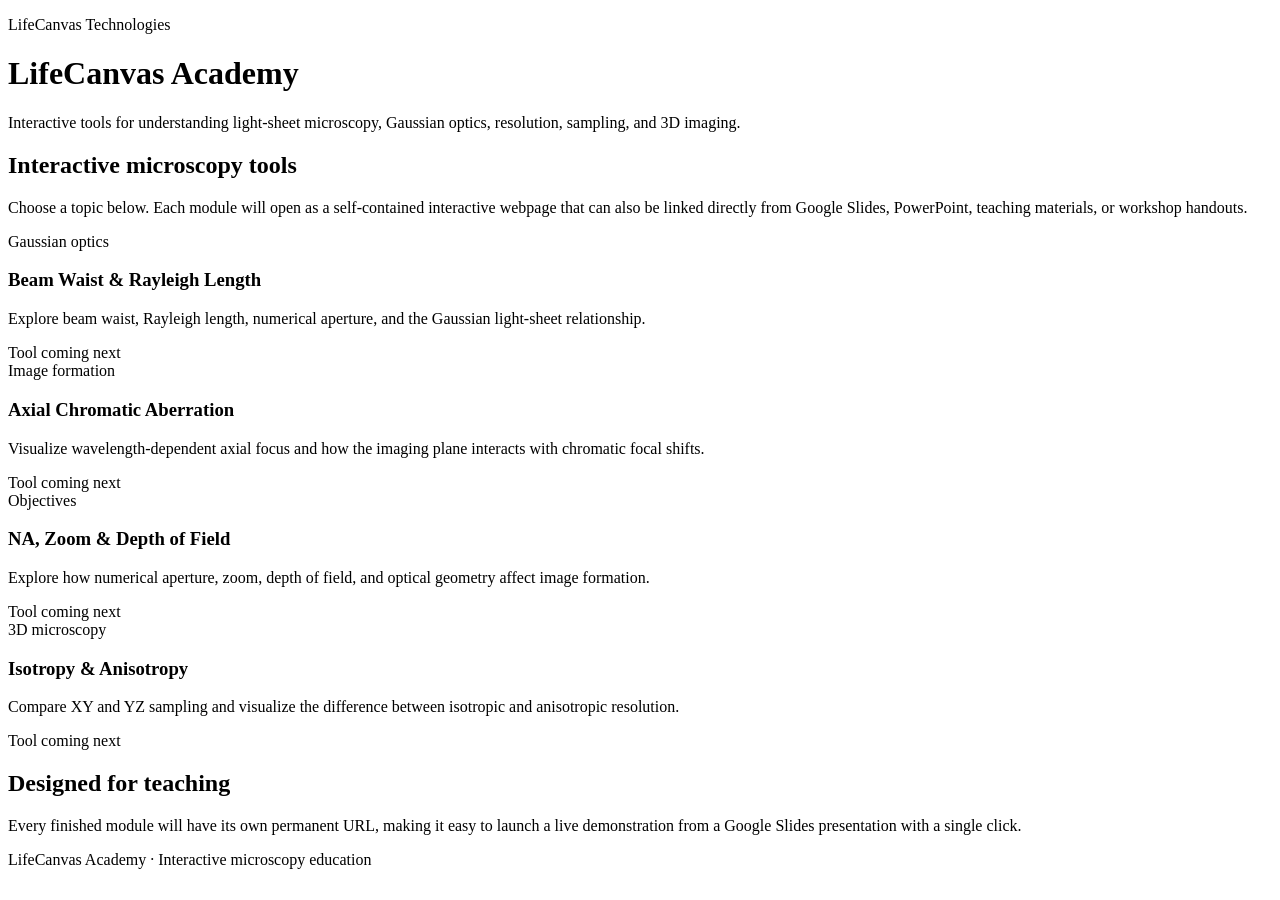
==== index.html @ 5a4efde8 "Add LifeCanvas Academy landing page" ====
<!doctype html>
<html lang="en">
<head>
  <meta charset="utf-8">
  <meta name="viewport" content="width=device-width,initial-scale=1">
  <meta name="description" content="Interactive microscopy and optical education tools from LifeCanvas Technologies.">
  <title>LifeCanvas Academy | Interactive Microscopy Tools</title>
  <link rel="stylesheet" href="assets/styles.css">
</head>
<body>
  <header class="hero">
    <div class="wrap">
      <p class="eyebrow">LifeCanvas Technologies</p>
      <h1>LifeCanvas Academy</h1>
      <p class="lede">Interactive tools for understanding light-sheet microscopy, Gaussian optics, resolution, sampling, and 3D imaging.</p>
    </div>
  </header>

  <main class="wrap">
    <section class="intro">
      <h2>Interactive microscopy tools</h2>
      <p>Choose a topic below. Each module will open as a self-contained interactive webpage that can also be linked directly from Google Slides, PowerPoint, teaching materials, or workshop handouts.</p>
    </section>

    <section class="grid" aria-label="LifeCanvas Academy tools">
      <article class="card">
        <span class="tag">Gaussian optics</span>
        <h3>Beam Waist & Rayleigh Length</h3>
        <p>Explore beam waist, Rayleigh length, numerical aperture, and the Gaussian light-sheet relationship.</p>
        <span class="status">Tool coming next</span>
      </article>

      <article class="card">
        <span class="tag">Image formation</span>
        <h3>Axial Chromatic Aberration</h3>
        <p>Visualize wavelength-dependent axial focus and how the imaging plane interacts with chromatic focal shifts.</p>
        <span class="status">Tool coming next</span>
      </article>

      <article class="card">
        <span class="tag">Objectives</span>
        <h3>NA, Zoom & Depth of Field</h3>
        <p>Explore how numerical aperture, zoom, depth of field, and optical geometry affect image formation.</p>
        <span class="status">Tool coming next</span>
      </article>

      <article class="card">
        <span class="tag">3D microscopy</span>
        <h3>Isotropy & Anisotropy</h3>
        <p>Compare XY and YZ sampling and visualize the difference between isotropic and anisotropic resolution.</p>
        <span class="status">Tool coming next</span>
      </article>
    </section>

    <section class="slides">
      <h2>Designed for teaching</h2>
      <p>Every finished module will have its own permanent URL, making it easy to launch a live demonstration from a Google Slides presentation with a single click.</p>
    </section>
  </main>

  <footer>
    <div class="wrap">
      <p>LifeCanvas Academy · Interactive microscopy education</p>
    </div>
  </footer>
</body>
</html>
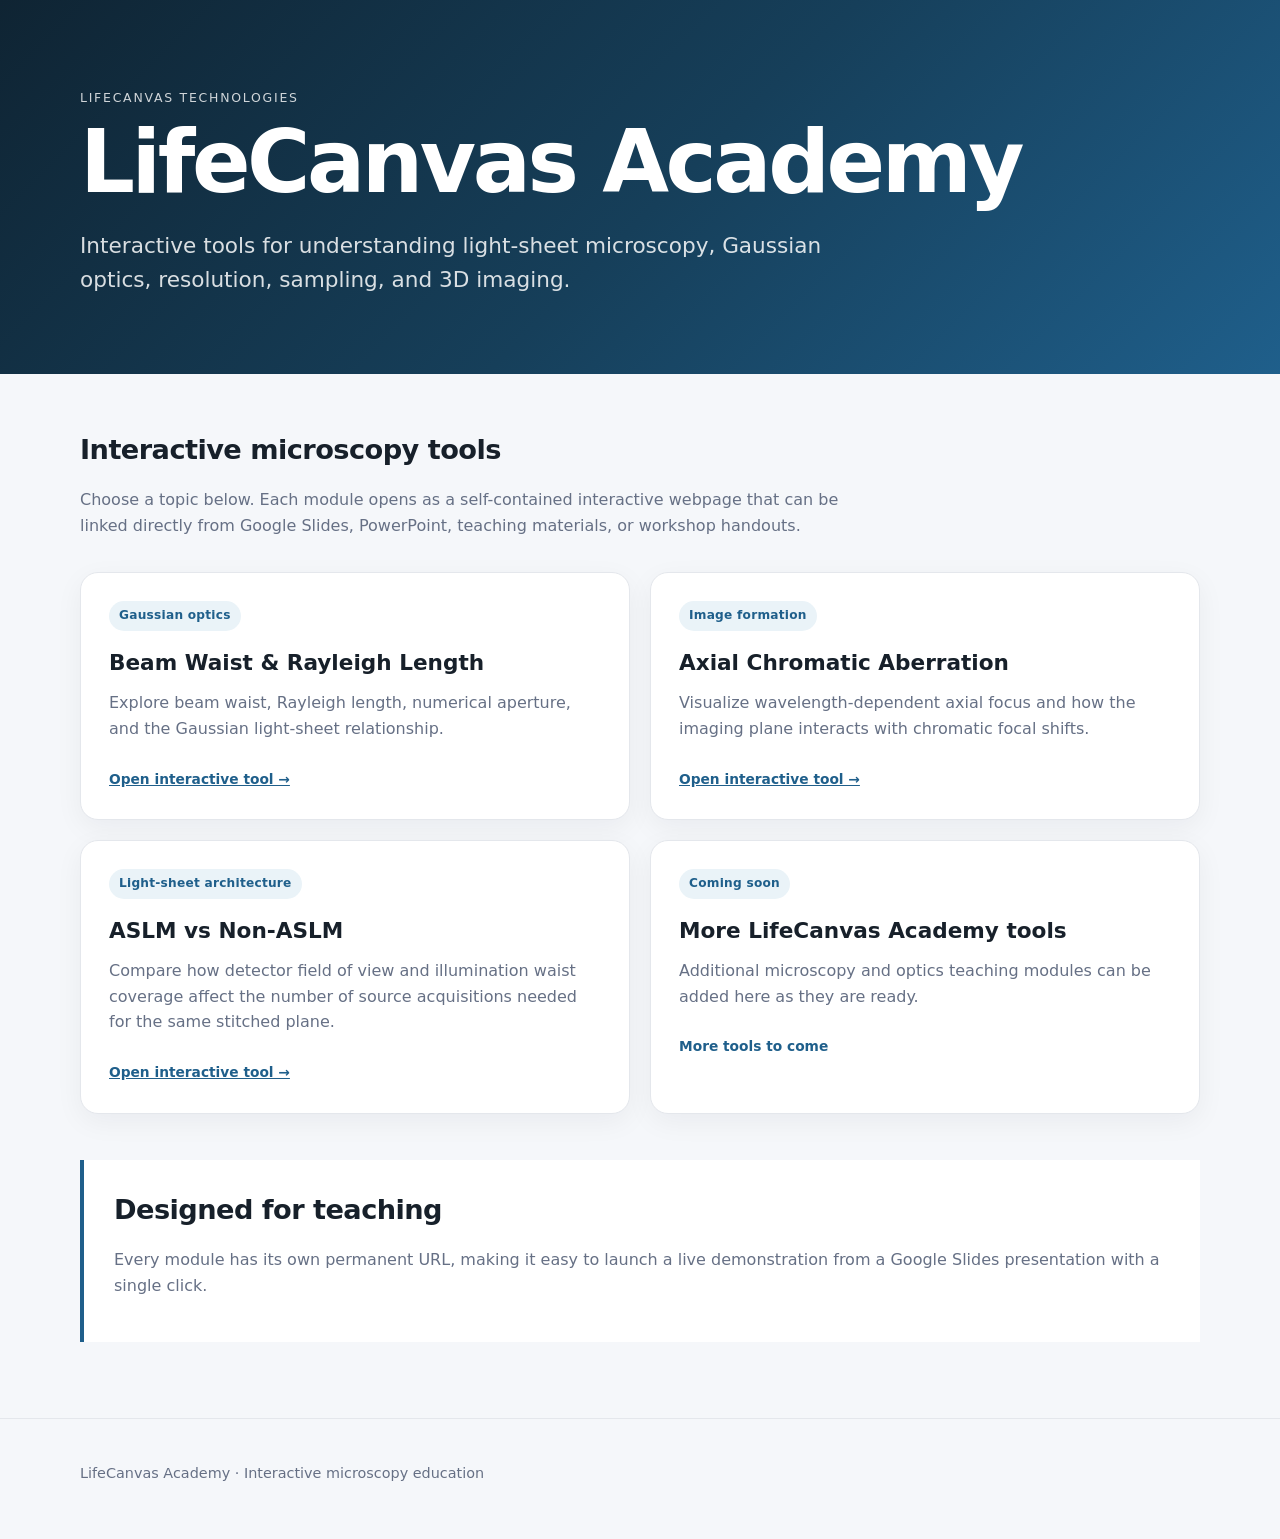
==== commit 61eb4ac8: "Link Academy homepage to interactive tools" ====
--- a/index.html
+++ b/index.html
@@ -19,7 +19,7 @@
   <main class="wrap">
     <section class="intro">
       <h2>Interactive microscopy tools</h2>
-      <p>Choose a topic below. Each module will open as a self-contained interactive webpage that can also be linked directly from Google Slides, PowerPoint, teaching materials, or workshop handouts.</p>
+      <p>Choose a topic below. Each module opens as a self-contained interactive webpage that can be linked directly from Google Slides, PowerPoint, teaching materials, or workshop handouts.</p>
     </section>
 
     <section class="grid" aria-label="LifeCanvas Academy tools">
@@ -27,34 +27,34 @@
         <span class="tag">Gaussian optics</span>
         <h3>Beam Waist & Rayleigh Length</h3>
         <p>Explore beam waist, Rayleigh length, numerical aperture, and the Gaussian light-sheet relationship.</p>
-        <span class="status">Tool coming next</span>
+        <a class="status" href="beam-waist-rayleigh-length/">Open interactive tool →</a>
       </article>
 
       <article class="card">
         <span class="tag">Image formation</span>
         <h3>Axial Chromatic Aberration</h3>
         <p>Visualize wavelength-dependent axial focus and how the imaging plane interacts with chromatic focal shifts.</p>
-        <span class="status">Tool coming next</span>
+        <a class="status" href="axial-chromatic-aberration/">Open interactive tool →</a>
       </article>
 
       <article class="card">
-        <span class="tag">Objectives</span>
-        <h3>NA, Zoom & Depth of Field</h3>
-        <p>Explore how numerical aperture, zoom, depth of field, and optical geometry affect image formation.</p>
-        <span class="status">Tool coming next</span>
+        <span class="tag">Light-sheet architecture</span>
+        <h3>ASLM vs Non-ASLM</h3>
+        <p>Compare how detector field of view and illumination waist coverage affect the number of source acquisitions needed for the same stitched plane.</p>
+        <a class="status" href="aslm-vs-non-aslm/">Open interactive tool →</a>
       </article>
 
       <article class="card">
-        <span class="tag">3D microscopy</span>
-        <h3>Isotropy & Anisotropy</h3>
-        <p>Compare XY and YZ sampling and visualize the difference between isotropic and anisotropic resolution.</p>
-        <span class="status">Tool coming next</span>
+        <span class="tag">Coming soon</span>
+        <h3>More LifeCanvas Academy tools</h3>
+        <p>Additional microscopy and optics teaching modules can be added here as they are ready.</p>
+        <span class="status">More tools to come</span>
       </article>
     </section>
 
     <section class="slides">
       <h2>Designed for teaching</h2>
-      <p>Every finished module will have its own permanent URL, making it easy to launch a live demonstration from a Google Slides presentation with a single click.</p>
+      <p>Every module has its own permanent URL, making it easy to launch a live demonstration from a Google Slides presentation with a single click.</p>
     </section>
   </main>
 
--- a/assets/styles.css
+++ b/assets/styles.css
@@ -0,0 +1,95 @@
+:root {
+  --bg: #f5f7fa;
+  --panel: #ffffff;
+  --text: #17202a;
+  --muted: #667085;
+  --line: #e4e7ec;
+  --accent: #1f5f8b;
+  --accent-soft: #eaf3f8;
+}
+* { box-sizing: border-box; }
+html { scroll-behavior: smooth; }
+body {
+  margin: 0;
+  font-family: Inter, ui-sans-serif, system-ui, -apple-system, BlinkMacSystemFont, "Segoe UI", sans-serif;
+  color: var(--text);
+  background: var(--bg);
+  line-height: 1.6;
+}
+.wrap { width: min(1120px, calc(100% - 40px)); margin: 0 auto; }
+.hero {
+  padding: 88px 0 76px;
+  background: linear-gradient(135deg, #0f2433 0%, #163f5a 52%, #1f5f8b 100%);
+  color: white;
+}
+.eyebrow {
+  margin: 0 0 12px;
+  font-size: .78rem;
+  letter-spacing: .14em;
+  text-transform: uppercase;
+  opacity: .8;
+}
+h1 {
+  margin: 0;
+  font-size: clamp(2.8rem, 7vw, 5.4rem);
+  line-height: .98;
+  letter-spacing: -.04em;
+}
+.lede {
+  max-width: 780px;
+  margin: 24px 0 0;
+  font-size: clamp(1.08rem, 2vw, 1.35rem);
+  color: rgba(255,255,255,.84);
+}
+main { padding: 54px 0 76px; }
+.intro { max-width: 780px; margin-bottom: 34px; }
+h2 { font-size: 1.7rem; margin: 0 0 10px; letter-spacing: -.02em; }
+.intro p, .slides p { color: var(--muted); }
+.grid {
+  display: grid;
+  grid-template-columns: repeat(2, minmax(0, 1fr));
+  gap: 20px;
+}
+.card {
+  min-height: 245px;
+  padding: 28px;
+  background: var(--panel);
+  border: 1px solid var(--line);
+  border-radius: 18px;
+  box-shadow: 0 8px 28px rgba(16,24,40,.05);
+}
+.card h3 { margin: 15px 0 10px; font-size: 1.35rem; }
+.card p { margin: 0 0 24px; color: var(--muted); }
+.tag {
+  display: inline-block;
+  padding: 5px 10px;
+  border-radius: 999px;
+  background: var(--accent-soft);
+  color: var(--accent);
+  font-size: .76rem;
+  font-weight: 700;
+  letter-spacing: .02em;
+}
+.status {
+  display: inline-block;
+  font-size: .86rem;
+  font-weight: 700;
+  color: var(--accent);
+}
+.slides {
+  margin-top: 46px;
+  padding: 28px 30px;
+  border-left: 4px solid var(--accent);
+  background: var(--panel);
+}
+footer {
+  border-top: 1px solid var(--line);
+  padding: 28px 0 40px;
+  color: var(--muted);
+  font-size: .9rem;
+}
+@media (max-width: 720px) {
+  .hero { padding: 64px 0 58px; }
+  .grid { grid-template-columns: 1fr; }
+  .wrap { width: min(100% - 28px, 1120px); }
+}
